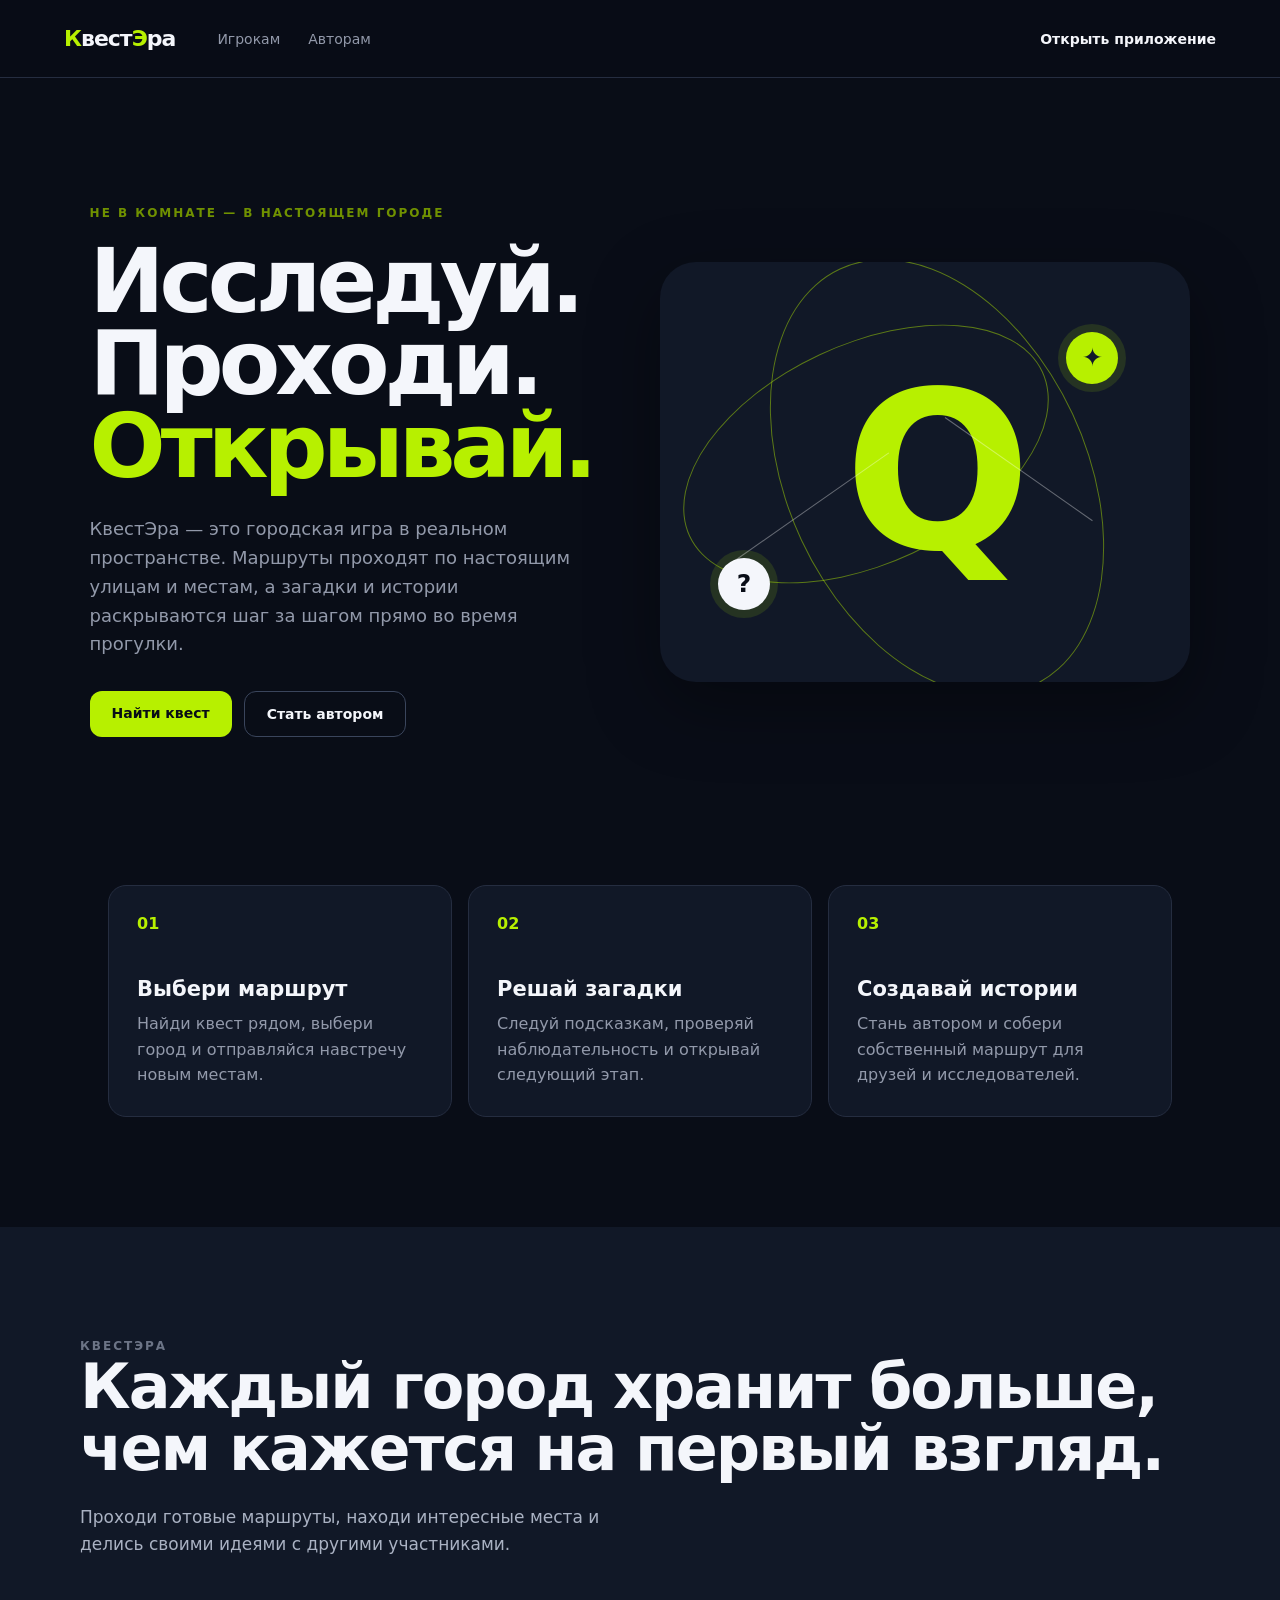
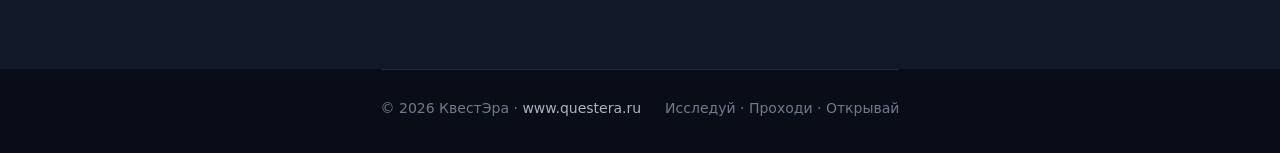
==== index.html @ bed40c6d "Clarify city-based real-time quest experience" ====
<!doctype html>
<html lang="ru">
<head>
  <meta charset="utf-8">
  <meta name="viewport" content="width=device-width, initial-scale=1">
  <meta name="description" content="КвестЭра — городские маршруты, загадки и открытия.">
  <meta name="theme-color" content="#15213a">
  <link rel="icon" href="favicon.svg" type="image/svg+xml">
  <link rel="apple-touch-icon" href="favicon.svg">
  <title>КвестЭра — исследуй · проходи · открывай</title>
  <link rel="stylesheet" href="style.css?v=12536d8">
</head>
<body>
  <header class="site-header">
    <a class="logo" href="#top" aria-label="КвестЭра"><span class="logo-k">К</span>вест<span class="logo-e">Э</span>ра</a>
    <nav aria-label="Основная навигация">
      <a href="user.html">Игрокам</a>
      <a href="author.html">Авторам</a>
    </nav>
    <a class="header-link" href="https://app.questera.ru/app/scenarios">Открыть приложение</a>
  </header>

  <main id="top">
    <section class="hero">
      <div class="hero-copy">
        <p class="eyebrow">Не в комнате — в настоящем городе</p>
        <h1>Исследуй.<br>Проходи.<br><em>Открывай.</em></h1>
        <p class="lead">КвестЭра — это городская игра в реальном пространстве. Маршруты проходят по настоящим улицам и местам, а загадки и истории раскрываются шаг за шагом прямо во время прогулки.</p>
        <div class="actions">
          <a class="button button-primary" href="https://app.questera.ru/app/scenarios">Найти квест</a>
          <a class="button button-secondary" href="author.html">Стать автором</a>
        </div>
      </div>
      <div class="hero-art" aria-hidden="true">
        <div class="orbit orbit-one"></div>
        <div class="orbit orbit-two"></div>
        <div class="quest-mark">Q</div>
        <div class="pin pin-one">✦</div>
        <div class="pin pin-two">?</div>
        <div class="route route-one"></div>
        <div class="route route-two"></div>
      </div>
    </section>

    <section class="feature-grid" id="how">
      <article><span>01</span><h2>Выбери маршрут</h2><p>Найди квест рядом, выбери город и отправляйся навстречу новым местам.</p></article>
      <article><span>02</span><h2>Решай загадки</h2><p>Следуй подсказкам, проверяй наблюдательность и открывай следующий этап.</p></article>
      <article><span>03</span><h2>Создавай истории</h2><p>Стань автором и собери собственный маршрут для друзей и исследователей.</p></article>
    </section>

    <section class="about" id="about">
      <p class="eyebrow">КвестЭра</p>
      <h2>Каждый город хранит больше,<br>чем кажется на первый взгляд.</h2>
      <p>Проходи готовые маршруты, находи интересные места и делись своими идеями с другими участниками.</p>
    </section>
  </main>

  <footer><span>© 2026 КвестЭра · <a href="https://questera.ru">www.questera.ru</a></span><span>Исследуй · Проходи · Открывай</span></footer>
</body>
</html>
---- style.css ----
@import url("manual.css");
@import url("dark.css?v=12536d8");
:root{--ink:#10182b;--muted:#6c7486;--lime:#b7f000;--soft:#f2f5ee;--line:#dfe5d9;--card:#fff}
*{box-sizing:border-box}html{scroll-behavior:smooth}body{min-height:100vh;margin:0;display:flex;flex-direction:column;color:var(--ink);background:var(--soft);font-family:Inter,ui-sans-serif,system-ui,-apple-system,"Segoe UI",sans-serif}main{flex:1}a{color:inherit;text-decoration:none}.site-header{height:78px;display:flex;align-items:center;gap:42px;padding:0 clamp(22px,5vw,76px);border-bottom:1px solid var(--line);background:rgba(242,245,238,.9);backdrop-filter:blur(14px);position:sticky;top:0;z-index:2}.logo{font-size:22px;font-weight:900;letter-spacing:-1px}.logo-k,.logo-e{color:#b7f000}.site-header nav{display:flex;gap:28px;color:var(--muted);font-size:14px}.header-link{margin-left:auto;font-size:14px;font-weight:700}.hero{min-height:640px;max-width:1280px;margin:auto;padding:clamp(70px,10vw,130px) clamp(22px,7vw,100px);display:grid;grid-template-columns:1fr 1fr;align-items:center;gap:40px}.eyebrow{text-transform:uppercase;letter-spacing:2px;font-size:12px;font-weight:800;color:#709100;margin:0 0 20px}.hero h1{font-size:clamp(52px,7vw,94px);line-height:.92;letter-spacing:-5px;margin:0 0 28px}.hero h1 em{color:#86bc00;font-style:normal}.lead{max-width:510px;color:var(--muted);font-size:18px;line-height:1.6}.actions{display:flex;gap:12px;margin-top:32px;flex-wrap:wrap}.button{padding:14px 22px;border-radius:12px;font-weight:800;font-size:14px}.button-primary{background:var(--ink);color:#fff}.button-secondary{border:1px solid #bdc8b5;background:transparent}.hero-art{height:420px;position:relative;overflow:hidden;border-radius:36px;background:#15213a;box-shadow:0 24px 70px rgba(16,24,43,.18)}.orbit{position:absolute;border:1px solid rgba(183,240,0,.45);border-radius:50%;transform:rotate(-25deg)}.orbit-one{width:390px;height:220px;top:82px;left:2%;}.orbit-two{width:300px;height:460px;top:-15px;left:24%;}.quest-mark{position:absolute;inset:0;display:grid;place-items:center;color:var(--lime);font-size:220px;line-height:1;font-weight:900;letter-spacing:-25px}.pin{position:absolute;width:52px;height:52px;border-radius:50%;display:grid;place-items:center;background:var(--lime);color:var(--ink);font-size:25px;font-weight:900;box-shadow:0 0 0 8px rgba(183,240,0,.12)}.pin-one{top:70px;right:72px}.pin-two{bottom:72px;left:58px;background:#fff}.route{position:absolute;height:1px;background:rgba(255,255,255,.35);transform-origin:left}.route-one{width:200px;left:65px;top:305px;transform:rotate(-35deg)}.route-two{width:180px;right:65px;top:155px;transform:rotate(35deg)}.feature-grid{max-width:1120px;margin:0 auto;padding:20px 28px 110px;display:grid;grid-template-columns:repeat(3,1fr);gap:16px}.feature-grid article{padding:28px;border:1px solid var(--line);border-radius:18px;background:var(--card)}.feature-grid span{color:#8bb700;font-weight:900}.feature-grid h2{font-size:21px;margin:44px 0 10px}.feature-grid p,.about p{color:var(--muted);line-height:1.6;margin:0}.about{background:var(--ink);color:#fff;padding:110px max(28px,calc((100% - 1120px)/2));}.about h2{font-size:clamp(32px,5vw,62px);letter-spacing:-2px;line-height:1;margin:0 0 24px}.about p:not(.eyebrow){max-width:560px;color:#b5bdcd;font-size:17px}.feature-grid+ .about + footer{max-width:1120px;margin:0 auto;border-top:1px solid #252d40;display:flex;justify-content:space-between;padding:28px 0 34px;color:var(--muted);font-size:14px;line-height:1.5}.manual-section+footer{max-width:1120px;margin:0 auto;border-top:1px solid #252d40;display:flex;justify-content:space-between;padding:28px 0 34px;color:var(--muted);font-size:14px;line-height:1.5}footer a{color:#aab2c3}footer a:hover{text-decoration:underline}@media(max-width:760px){.site-header{gap:18px;height:68px}.site-header nav{display:none}.header-link{font-size:12px}.hero{grid-template-columns:1fr;padding-top:74px}.hero h1{letter-spacing:-3px}.hero-art{height:300px}.quest-mark{font-size:170px}.feature-grid{grid-template-columns:1fr;padding-bottom:70px}.about{padding-top:75px;padding-bottom:75px}.feature-grid+ .about + footer,.manual-section+footer{gap:12px;flex-direction:column;padding:22px 22px 28px}}
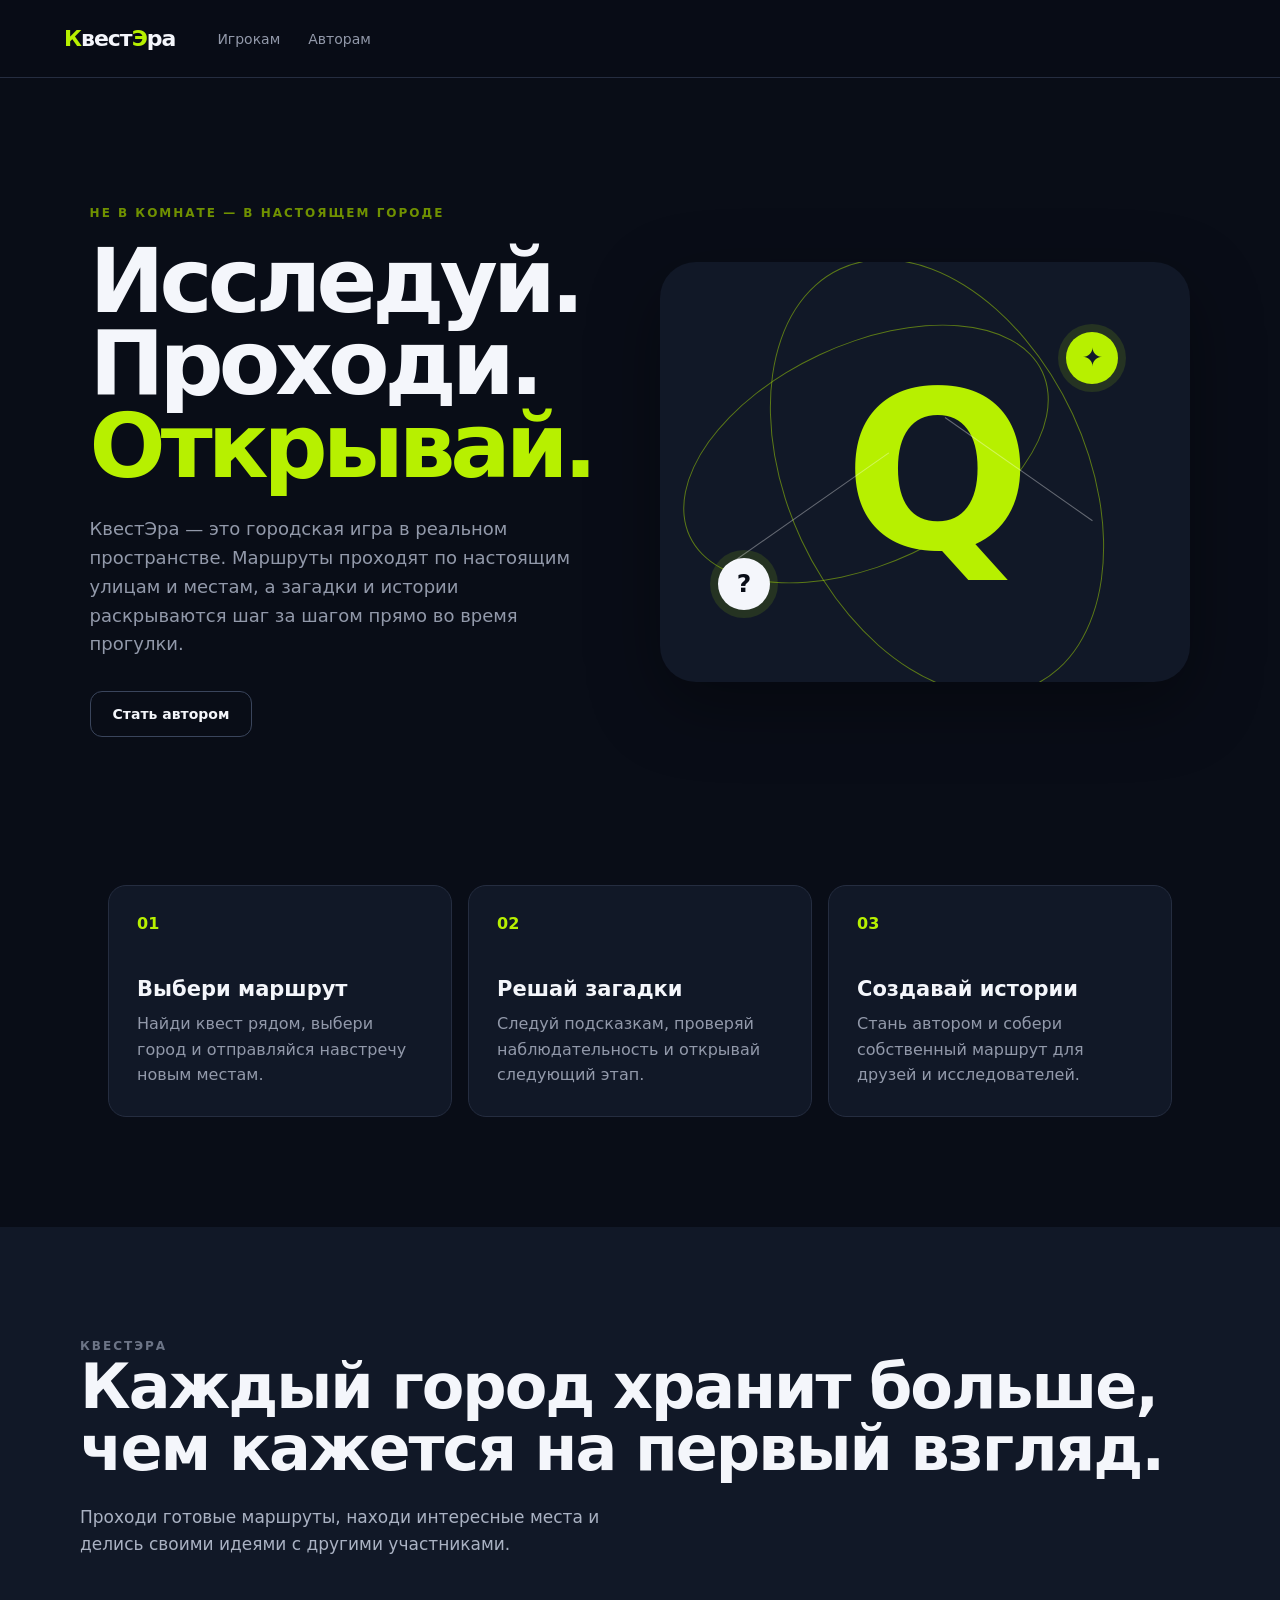
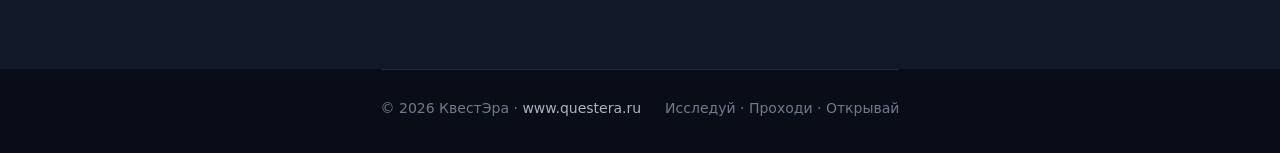
==== commit 5a947eee: "Remove application CTA buttons from public site" ====
--- a/index.html
+++ b/index.html
@@ -5,9 +5,36 @@
   <meta name="viewport" content="width=device-width, initial-scale=1">
   <meta name="description" content="КвестЭра — городские маршруты, загадки и открытия.">
   <meta name="theme-color" content="#15213a">
-  <link rel="icon" href="favicon.svg" type="image/svg+xml">
-  <link rel="apple-touch-icon" href="favicon.svg">
+  <link rel="canonical" href="https://questera.ru/">
+  <meta property="og:type" content="website">
+  <meta property="og:site_name" content="КвестЭра">
+  <meta property="og:locale" content="ru_RU">
+  <meta property="og:title" content="КвестЭра — городские квесты и маршруты">
+  <meta property="og:description" content="Исследуй город, проходи задания и открывай новые места в игре реального времени.">
+  <meta property="og:url" content="https://questera.ru/">
+  <meta property="og:image" content="https://questera.ru/assets/questera-large-snippet-1120x630.png">
+  <meta property="og:image:width" content="1120">
+  <meta property="og:image:height" content="630">
+  <meta name="twitter:card" content="summary_large_image">
+  <meta name="twitter:title" content="КвестЭра — городские квесты и маршруты">
+  <meta name="twitter:description" content="Исследуй город, проходи задания и открывай новые места в игре реального времени.">
+  <meta name="twitter:image" content="https://questera.ru/assets/questera-large-snippet-1120x630.png">
+  <link rel="icon" type="image/png" href="/favicon.png">
+  <link rel="icon" type="image/svg+xml" href="/favicon.svg">
+  <link rel="shortcut icon" href="/favicon.png">
+  <link rel="apple-touch-icon" href="/favicon.png">
   <title>КвестЭра — исследуй · проходи · открывай</title>
+  <script type="application/ld+json">
+  {
+    "@context": "https://schema.org",
+    "@type": "WebSite",
+    "name": "КвестЭра",
+    "url": "https://questera.ru/",
+    "description": "Городские квесты и маршруты в игре реального времени.",
+    "inLanguage": "ru-RU",
+    "publisher": { "@type": "Organization", "name": "КвестЭра", "url": "https://questera.ru/" }
+  }
+  </script>
   <link rel="stylesheet" href="style.css?v=12536d8">
 </head>
 <body>
@@ -17,7 +44,6 @@
       <a href="user.html">Игрокам</a>
       <a href="author.html">Авторам</a>
     </nav>
-    <a class="header-link" href="https://app.questera.ru/app/scenarios">Открыть приложение</a>
   </header>
 
   <main id="top">
@@ -27,7 +53,6 @@
         <h1>Исследуй.<br>Проходи.<br><em>Открывай.</em></h1>
         <p class="lead">КвестЭра — это городская игра в реальном пространстве. Маршруты проходят по настоящим улицам и местам, а загадки и истории раскрываются шаг за шагом прямо во время прогулки.</p>
         <div class="actions">
-          <a class="button button-primary" href="https://app.questera.ru/app/scenarios">Найти квест</a>
           <a class="button button-secondary" href="author.html">Стать автором</a>
         </div>
       </div>
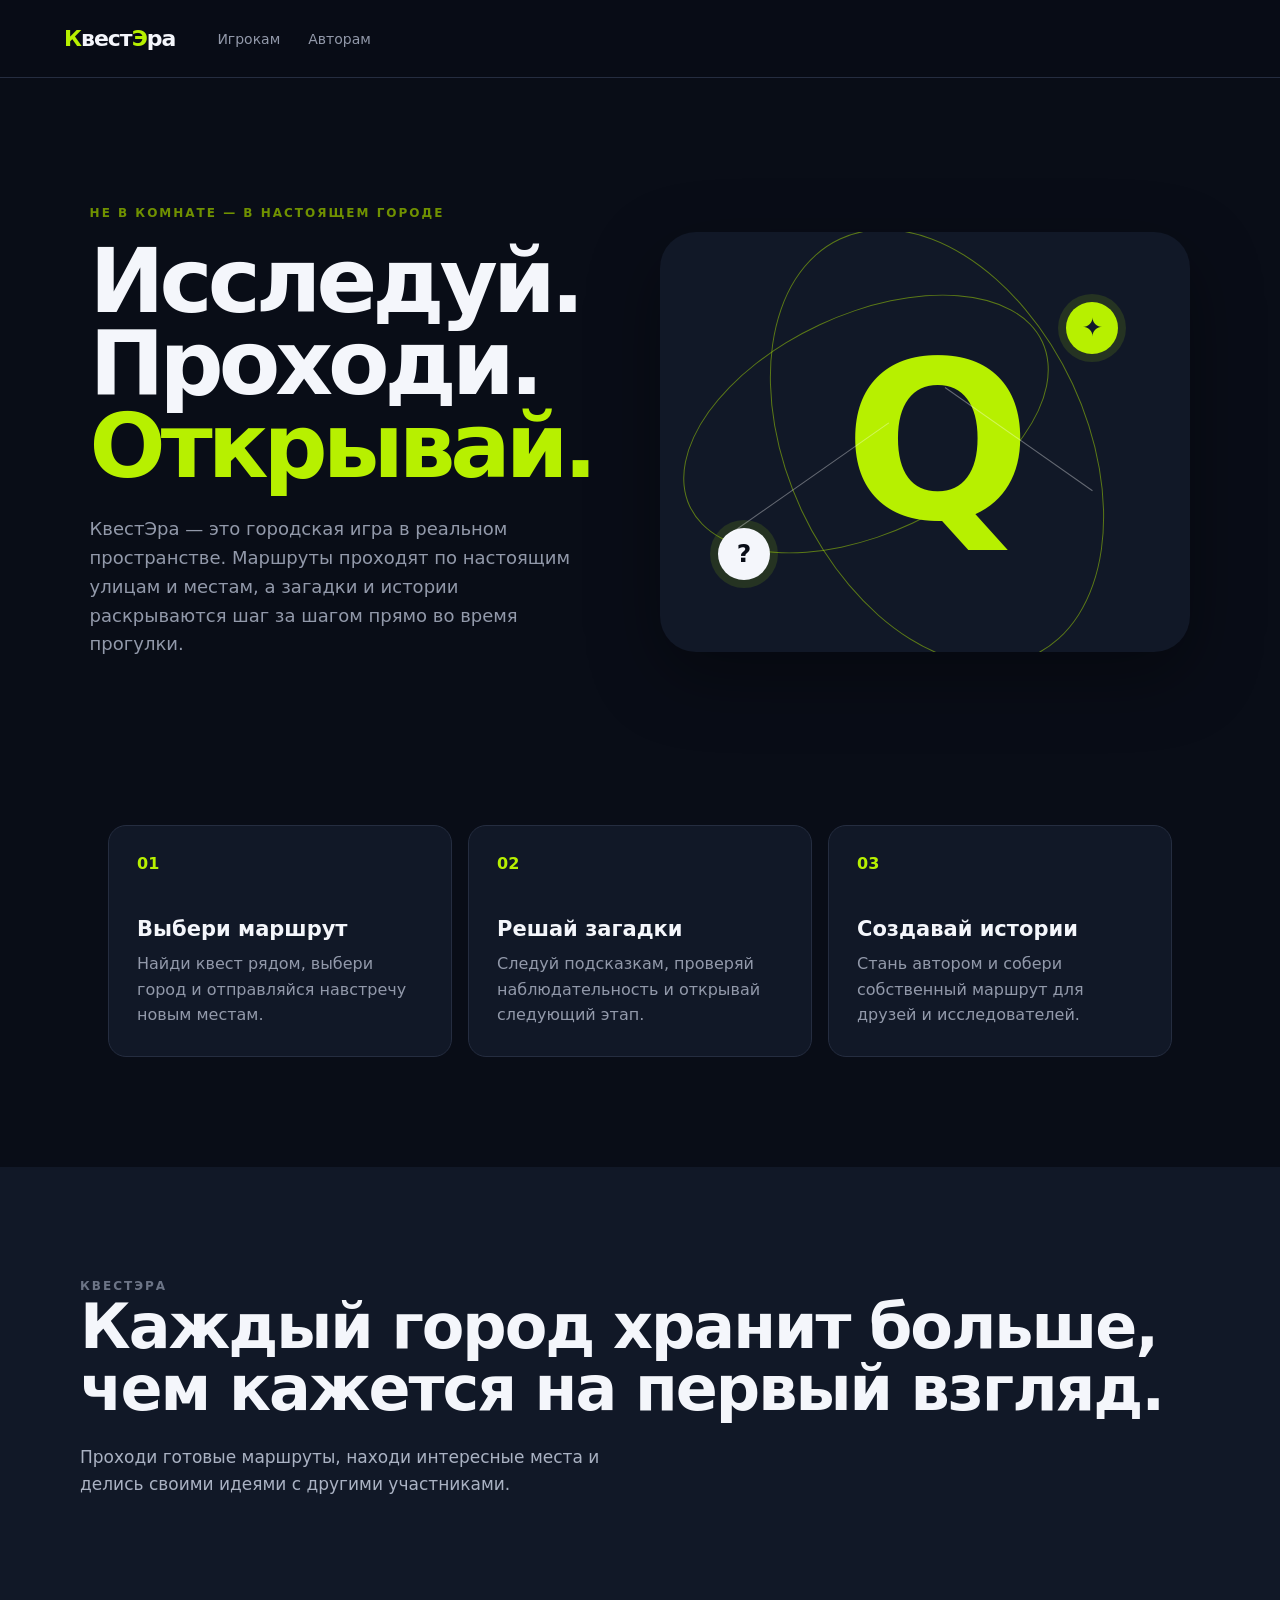
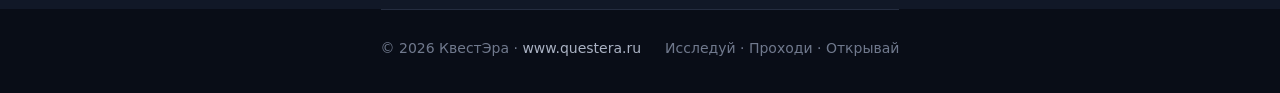
==== commit b1386acb: "Remove remaining author CTA" ====
--- a/index.html
+++ b/index.html
@@ -52,9 +52,6 @@
         <p class="eyebrow">Не в комнате — в настоящем городе</p>
         <h1>Исследуй.<br>Проходи.<br><em>Открывай.</em></h1>
         <p class="lead">КвестЭра — это городская игра в реальном пространстве. Маршруты проходят по настоящим улицам и местам, а загадки и истории раскрываются шаг за шагом прямо во время прогулки.</p>
-        <div class="actions">
-          <a class="button button-secondary" href="author.html">Стать автором</a>
-        </div>
       </div>
       <div class="hero-art" aria-hidden="true">
         <div class="orbit orbit-one"></div>
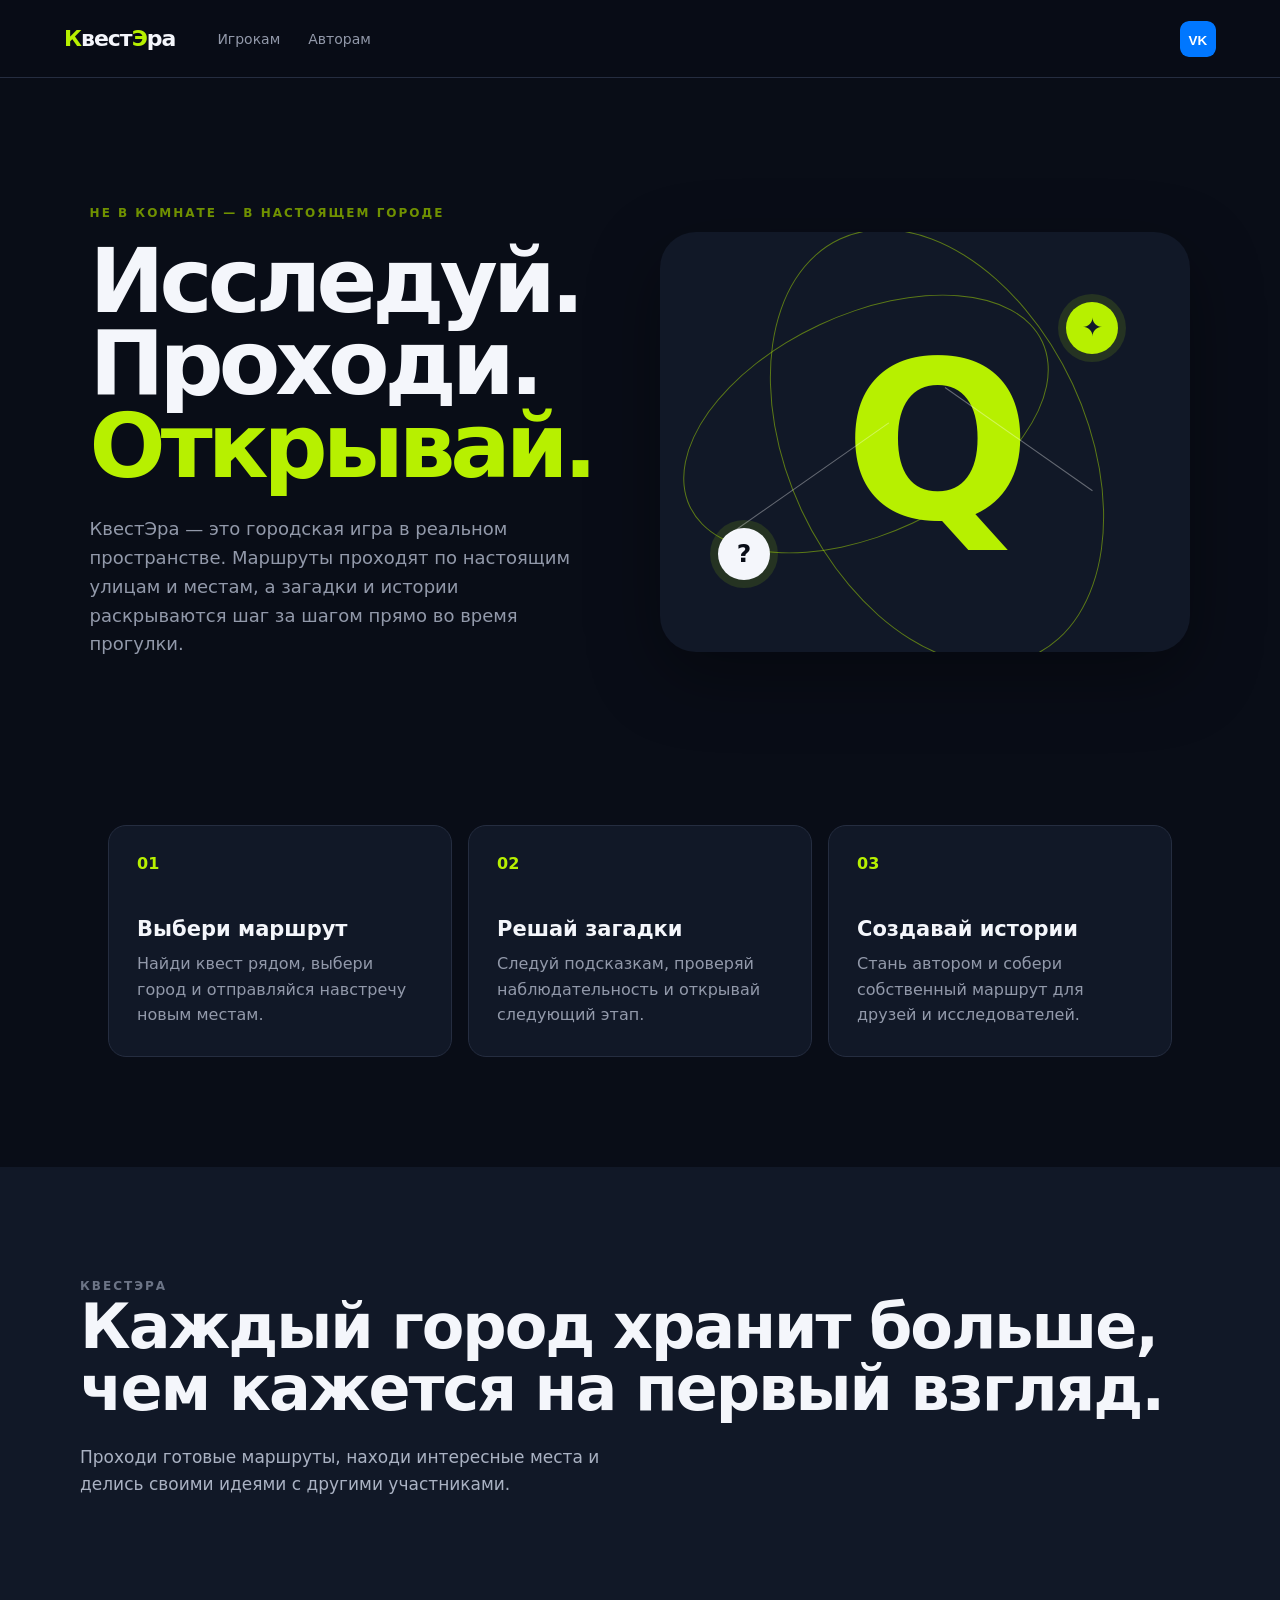
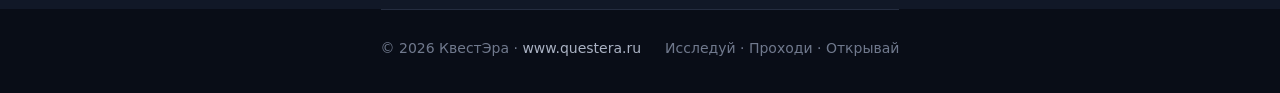
==== commit 060da306: "Add VK social link to site header" ====
--- a/index.html
+++ b/index.html
@@ -44,6 +44,7 @@
       <a href="user.html">Игрокам</a>
       <a href="author.html">Авторам</a>
     </nav>
+    <a class="vk-link" href="https://vk.ru/questera" target="_blank" rel="noopener noreferrer" aria-label="КвестЭра во ВКонтакте"><img src="assets/vk-mark.svg" alt="VK"></a>
   </header>
 
   <main id="top">
--- a/style.css
+++ b/style.css
@@ -2,3 +2,4 @@
 @import url("dark.css?v=12536d8");
 :root{--ink:#10182b;--muted:#6c7486;--lime:#b7f000;--soft:#f2f5ee;--line:#dfe5d9;--card:#fff}
 *{box-sizing:border-box}html{scroll-behavior:smooth}body{min-height:100vh;margin:0;display:flex;flex-direction:column;color:var(--ink);background:var(--soft);font-family:Inter,ui-sans-serif,system-ui,-apple-system,"Segoe UI",sans-serif}main{flex:1}a{color:inherit;text-decoration:none}.site-header{height:78px;display:flex;align-items:center;gap:42px;padding:0 clamp(22px,5vw,76px);border-bottom:1px solid var(--line);background:rgba(242,245,238,.9);backdrop-filter:blur(14px);position:sticky;top:0;z-index:2}.logo{font-size:22px;font-weight:900;letter-spacing:-1px}.logo-k,.logo-e{color:#b7f000}.site-header nav{display:flex;gap:28px;color:var(--muted);font-size:14px}.header-link{margin-left:auto;font-size:14px;font-weight:700}.hero{min-height:640px;max-width:1280px;margin:auto;padding:clamp(70px,10vw,130px) clamp(22px,7vw,100px);display:grid;grid-template-columns:1fr 1fr;align-items:center;gap:40px}.eyebrow{text-transform:uppercase;letter-spacing:2px;font-size:12px;font-weight:800;color:#709100;margin:0 0 20px}.hero h1{font-size:clamp(52px,7vw,94px);line-height:.92;letter-spacing:-5px;margin:0 0 28px}.hero h1 em{color:#86bc00;font-style:normal}.lead{max-width:510px;color:var(--muted);font-size:18px;line-height:1.6}.actions{display:flex;gap:12px;margin-top:32px;flex-wrap:wrap}.button{padding:14px 22px;border-radius:12px;font-weight:800;font-size:14px}.button-primary{background:var(--ink);color:#fff}.button-secondary{border:1px solid #bdc8b5;background:transparent}.hero-art{height:420px;position:relative;overflow:hidden;border-radius:36px;background:#15213a;box-shadow:0 24px 70px rgba(16,24,43,.18)}.orbit{position:absolute;border:1px solid rgba(183,240,0,.45);border-radius:50%;transform:rotate(-25deg)}.orbit-one{width:390px;height:220px;top:82px;left:2%;}.orbit-two{width:300px;height:460px;top:-15px;left:24%;}.quest-mark{position:absolute;inset:0;display:grid;place-items:center;color:var(--lime);font-size:220px;line-height:1;font-weight:900;letter-spacing:-25px}.pin{position:absolute;width:52px;height:52px;border-radius:50%;display:grid;place-items:center;background:var(--lime);color:var(--ink);font-size:25px;font-weight:900;box-shadow:0 0 0 8px rgba(183,240,0,.12)}.pin-one{top:70px;right:72px}.pin-two{bottom:72px;left:58px;background:#fff}.route{position:absolute;height:1px;background:rgba(255,255,255,.35);transform-origin:left}.route-one{width:200px;left:65px;top:305px;transform:rotate(-35deg)}.route-two{width:180px;right:65px;top:155px;transform:rotate(35deg)}.feature-grid{max-width:1120px;margin:0 auto;padding:20px 28px 110px;display:grid;grid-template-columns:repeat(3,1fr);gap:16px}.feature-grid article{padding:28px;border:1px solid var(--line);border-radius:18px;background:var(--card)}.feature-grid span{color:#8bb700;font-weight:900}.feature-grid h2{font-size:21px;margin:44px 0 10px}.feature-grid p,.about p{color:var(--muted);line-height:1.6;margin:0}.about{background:var(--ink);color:#fff;padding:110px max(28px,calc((100% - 1120px)/2));}.about h2{font-size:clamp(32px,5vw,62px);letter-spacing:-2px;line-height:1;margin:0 0 24px}.about p:not(.eyebrow){max-width:560px;color:#b5bdcd;font-size:17px}.feature-grid+ .about + footer{max-width:1120px;margin:0 auto;border-top:1px solid #252d40;display:flex;justify-content:space-between;padding:28px 0 34px;color:var(--muted);font-size:14px;line-height:1.5}.manual-section+footer{max-width:1120px;margin:0 auto;border-top:1px solid #252d40;display:flex;justify-content:space-between;padding:28px 0 34px;color:var(--muted);font-size:14px;line-height:1.5}footer a{color:#aab2c3}footer a:hover{text-decoration:underline}@media(max-width:760px){.site-header{gap:18px;height:68px}.site-header nav{display:none}.header-link{font-size:12px}.hero{grid-template-columns:1fr;padding-top:74px}.hero h1{letter-spacing:-3px}.hero-art{height:300px}.quest-mark{font-size:170px}.feature-grid{grid-template-columns:1fr;padding-bottom:70px}.about{padding-top:75px;padding-bottom:75px}.feature-grid+ .about + footer,.manual-section+footer{gap:12px;flex-direction:column;padding:22px 22px 28px}}
+ .vk-link{margin-left:auto;width:36px;height:36px;display:inline-flex;border-radius:9px;overflow:hidden;transition:transform .2s ease,box-shadow .2s ease}.vk-link:hover{transform:translateY(-2px);box-shadow:0 8px 18px rgba(0,119,255,.3)}.vk-link img{display:block;width:100%;height:100%}
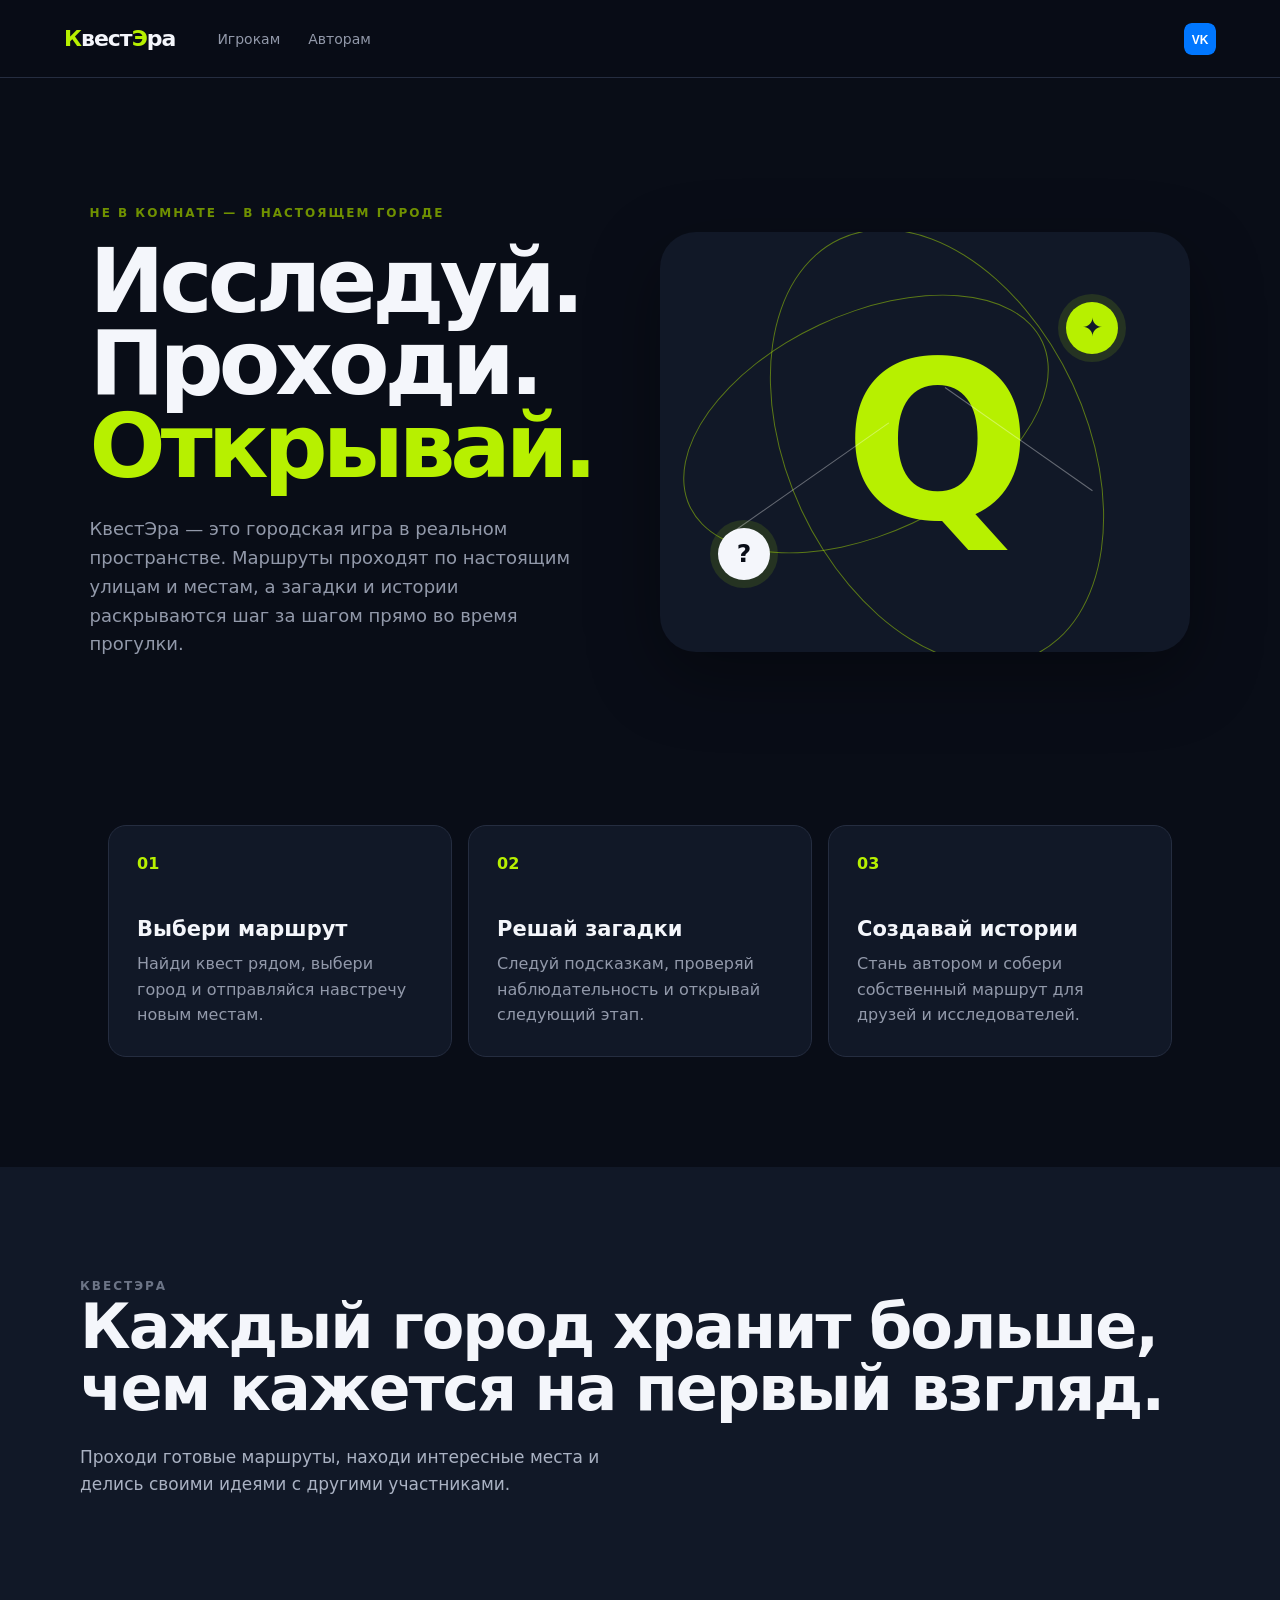
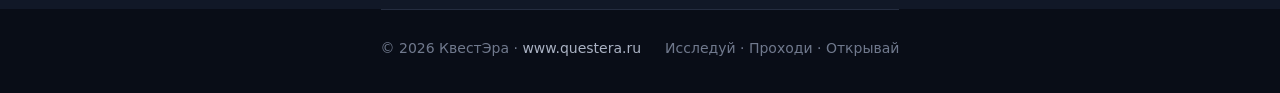
==== commit 45a15273: "Reduce and align VK header icon" ====
--- a/index.html
+++ b/index.html
@@ -35,7 +35,7 @@
     "publisher": { "@type": "Organization", "name": "КвестЭра", "url": "https://questera.ru/" }
   }
   </script>
-  <link rel="stylesheet" href="style.css?v=12536d8">
+  <link rel="stylesheet" href="style.css?v=vk2">
 </head>
 <body>
   <header class="site-header">
--- a/style.css
+++ b/style.css
@@ -2,4 +2,4 @@
 @import url("dark.css?v=12536d8");
 :root{--ink:#10182b;--muted:#6c7486;--lime:#b7f000;--soft:#f2f5ee;--line:#dfe5d9;--card:#fff}
 *{box-sizing:border-box}html{scroll-behavior:smooth}body{min-height:100vh;margin:0;display:flex;flex-direction:column;color:var(--ink);background:var(--soft);font-family:Inter,ui-sans-serif,system-ui,-apple-system,"Segoe UI",sans-serif}main{flex:1}a{color:inherit;text-decoration:none}.site-header{height:78px;display:flex;align-items:center;gap:42px;padding:0 clamp(22px,5vw,76px);border-bottom:1px solid var(--line);background:rgba(242,245,238,.9);backdrop-filter:blur(14px);position:sticky;top:0;z-index:2}.logo{font-size:22px;font-weight:900;letter-spacing:-1px}.logo-k,.logo-e{color:#b7f000}.site-header nav{display:flex;gap:28px;color:var(--muted);font-size:14px}.header-link{margin-left:auto;font-size:14px;font-weight:700}.hero{min-height:640px;max-width:1280px;margin:auto;padding:clamp(70px,10vw,130px) clamp(22px,7vw,100px);display:grid;grid-template-columns:1fr 1fr;align-items:center;gap:40px}.eyebrow{text-transform:uppercase;letter-spacing:2px;font-size:12px;font-weight:800;color:#709100;margin:0 0 20px}.hero h1{font-size:clamp(52px,7vw,94px);line-height:.92;letter-spacing:-5px;margin:0 0 28px}.hero h1 em{color:#86bc00;font-style:normal}.lead{max-width:510px;color:var(--muted);font-size:18px;line-height:1.6}.actions{display:flex;gap:12px;margin-top:32px;flex-wrap:wrap}.button{padding:14px 22px;border-radius:12px;font-weight:800;font-size:14px}.button-primary{background:var(--ink);color:#fff}.button-secondary{border:1px solid #bdc8b5;background:transparent}.hero-art{height:420px;position:relative;overflow:hidden;border-radius:36px;background:#15213a;box-shadow:0 24px 70px rgba(16,24,43,.18)}.orbit{position:absolute;border:1px solid rgba(183,240,0,.45);border-radius:50%;transform:rotate(-25deg)}.orbit-one{width:390px;height:220px;top:82px;left:2%;}.orbit-two{width:300px;height:460px;top:-15px;left:24%;}.quest-mark{position:absolute;inset:0;display:grid;place-items:center;color:var(--lime);font-size:220px;line-height:1;font-weight:900;letter-spacing:-25px}.pin{position:absolute;width:52px;height:52px;border-radius:50%;display:grid;place-items:center;background:var(--lime);color:var(--ink);font-size:25px;font-weight:900;box-shadow:0 0 0 8px rgba(183,240,0,.12)}.pin-one{top:70px;right:72px}.pin-two{bottom:72px;left:58px;background:#fff}.route{position:absolute;height:1px;background:rgba(255,255,255,.35);transform-origin:left}.route-one{width:200px;left:65px;top:305px;transform:rotate(-35deg)}.route-two{width:180px;right:65px;top:155px;transform:rotate(35deg)}.feature-grid{max-width:1120px;margin:0 auto;padding:20px 28px 110px;display:grid;grid-template-columns:repeat(3,1fr);gap:16px}.feature-grid article{padding:28px;border:1px solid var(--line);border-radius:18px;background:var(--card)}.feature-grid span{color:#8bb700;font-weight:900}.feature-grid h2{font-size:21px;margin:44px 0 10px}.feature-grid p,.about p{color:var(--muted);line-height:1.6;margin:0}.about{background:var(--ink);color:#fff;padding:110px max(28px,calc((100% - 1120px)/2));}.about h2{font-size:clamp(32px,5vw,62px);letter-spacing:-2px;line-height:1;margin:0 0 24px}.about p:not(.eyebrow){max-width:560px;color:#b5bdcd;font-size:17px}.feature-grid+ .about + footer{max-width:1120px;margin:0 auto;border-top:1px solid #252d40;display:flex;justify-content:space-between;padding:28px 0 34px;color:var(--muted);font-size:14px;line-height:1.5}.manual-section+footer{max-width:1120px;margin:0 auto;border-top:1px solid #252d40;display:flex;justify-content:space-between;padding:28px 0 34px;color:var(--muted);font-size:14px;line-height:1.5}footer a{color:#aab2c3}footer a:hover{text-decoration:underline}@media(max-width:760px){.site-header{gap:18px;height:68px}.site-header nav{display:none}.header-link{font-size:12px}.hero{grid-template-columns:1fr;padding-top:74px}.hero h1{letter-spacing:-3px}.hero-art{height:300px}.quest-mark{font-size:170px}.feature-grid{grid-template-columns:1fr;padding-bottom:70px}.about{padding-top:75px;padding-bottom:75px}.feature-grid+ .about + footer,.manual-section+footer{gap:12px;flex-direction:column;padding:22px 22px 28px}}
- .vk-link{margin-left:auto;width:36px;height:36px;display:inline-flex;border-radius:9px;overflow:hidden;transition:transform .2s ease,box-shadow .2s ease}.vk-link:hover{transform:translateY(-2px);box-shadow:0 8px 18px rgba(0,119,255,.3)}.vk-link img{display:block;width:100%;height:100%}
+ .vk-link{margin-left:auto!important;width:32px!important;height:32px!important;min-width:32px!important;flex:0 0 32px!important;display:inline-flex!important;border-radius:8px;overflow:hidden;transition:transform .2s ease,box-shadow .2s ease}.vk-link:hover{transform:translateY(-2px);box-shadow:0 8px 18px rgba(0,119,255,.3)}.vk-link img{display:block;width:32px!important;height:32px!important;max-width:32px!important;max-height:32px!important}
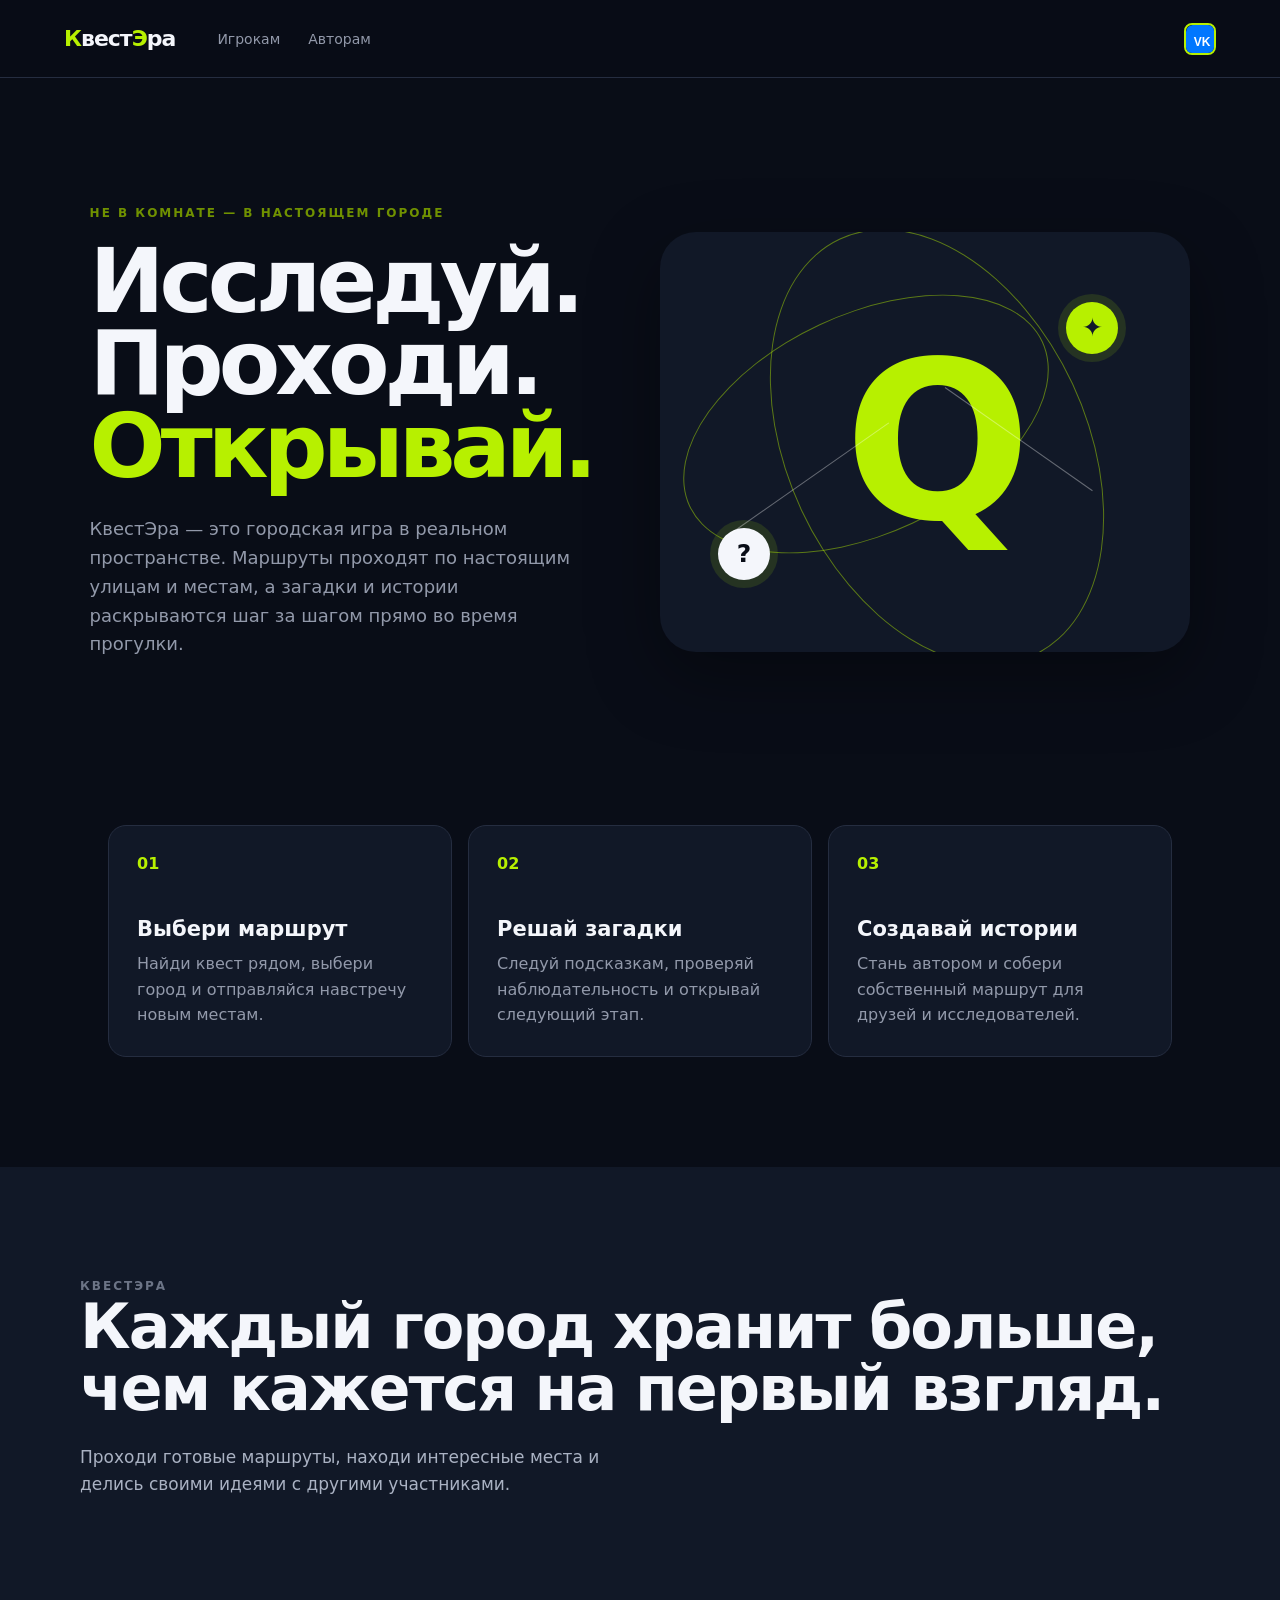
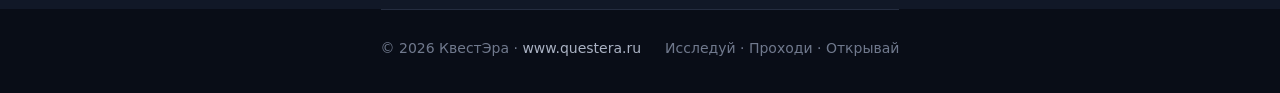
==== commit 43f90350: "Improve SEO and link preview metadata" ====
--- a/index.html
+++ b/index.html
@@ -4,6 +4,9 @@
   <meta charset="utf-8">
   <meta name="viewport" content="width=device-width, initial-scale=1">
   <meta name="description" content="КвестЭра — городские маршруты, загадки и открытия.">
+  <meta name="keywords" content="городские квесты, квесты в городе, прогулка с заданиями, геолокация, маршруты, загадки, КвестЭра">
+  <meta name="author" content="КвестЭра">
+  <meta name="robots" content="index, follow, max-image-preview:large">
   <meta name="theme-color" content="#15213a">
   <link rel="canonical" href="https://questera.ru/">
   <meta property="og:type" content="website">
@@ -13,16 +16,21 @@
   <meta property="og:description" content="Исследуй город, проходи задания и открывай новые места в игре реального времени.">
   <meta property="og:url" content="https://questera.ru/">
   <meta property="og:image" content="https://questera.ru/assets/questera-large-snippet-1120x630.png">
+  <meta property="og:image:type" content="image/png">
+  <meta property="og:image:alt" content="КвестЭра — городские квесты, маршруты и геолокация">
   <meta property="og:image:width" content="1120">
   <meta property="og:image:height" content="630">
   <meta name="twitter:card" content="summary_large_image">
   <meta name="twitter:title" content="КвестЭра — городские квесты и маршруты">
   <meta name="twitter:description" content="Исследуй город, проходи задания и открывай новые места в игре реального времени.">
   <meta name="twitter:image" content="https://questera.ru/assets/questera-large-snippet-1120x630.png">
-  <link rel="icon" type="image/png" href="/favicon.png">
+  <meta name="twitter:image:alt" content="КвестЭра — городские квесты, маршруты и геолокация">
+  <link rel="icon" type="image/png" sizes="512x512" href="/favicon.png">
+  <link rel="icon" type="image/png" sizes="32x32" href="/favicon.png">
   <link rel="icon" type="image/svg+xml" href="/favicon.svg">
   <link rel="shortcut icon" href="/favicon.png">
   <link rel="apple-touch-icon" href="/favicon.png">
+  <link rel="manifest" href="/site.webmanifest">
   <title>КвестЭра — исследуй · проходи · открывай</title>
   <script type="application/ld+json">
   {
--- a/style.css
+++ b/style.css
@@ -2,4 +2,4 @@
 @import url("dark.css?v=12536d8");
 :root{--ink:#10182b;--muted:#6c7486;--lime:#b7f000;--soft:#f2f5ee;--line:#dfe5d9;--card:#fff}
 *{box-sizing:border-box}html{scroll-behavior:smooth}body{min-height:100vh;margin:0;display:flex;flex-direction:column;color:var(--ink);background:var(--soft);font-family:Inter,ui-sans-serif,system-ui,-apple-system,"Segoe UI",sans-serif}main{flex:1}a{color:inherit;text-decoration:none}.site-header{height:78px;display:flex;align-items:center;gap:42px;padding:0 clamp(22px,5vw,76px);border-bottom:1px solid var(--line);background:rgba(242,245,238,.9);backdrop-filter:blur(14px);position:sticky;top:0;z-index:2}.logo{font-size:22px;font-weight:900;letter-spacing:-1px}.logo-k,.logo-e{color:#b7f000}.site-header nav{display:flex;gap:28px;color:var(--muted);font-size:14px}.header-link{margin-left:auto;font-size:14px;font-weight:700}.hero{min-height:640px;max-width:1280px;margin:auto;padding:clamp(70px,10vw,130px) clamp(22px,7vw,100px);display:grid;grid-template-columns:1fr 1fr;align-items:center;gap:40px}.eyebrow{text-transform:uppercase;letter-spacing:2px;font-size:12px;font-weight:800;color:#709100;margin:0 0 20px}.hero h1{font-size:clamp(52px,7vw,94px);line-height:.92;letter-spacing:-5px;margin:0 0 28px}.hero h1 em{color:#86bc00;font-style:normal}.lead{max-width:510px;color:var(--muted);font-size:18px;line-height:1.6}.actions{display:flex;gap:12px;margin-top:32px;flex-wrap:wrap}.button{padding:14px 22px;border-radius:12px;font-weight:800;font-size:14px}.button-primary{background:var(--ink);color:#fff}.button-secondary{border:1px solid #bdc8b5;background:transparent}.hero-art{height:420px;position:relative;overflow:hidden;border-radius:36px;background:#15213a;box-shadow:0 24px 70px rgba(16,24,43,.18)}.orbit{position:absolute;border:1px solid rgba(183,240,0,.45);border-radius:50%;transform:rotate(-25deg)}.orbit-one{width:390px;height:220px;top:82px;left:2%;}.orbit-two{width:300px;height:460px;top:-15px;left:24%;}.quest-mark{position:absolute;inset:0;display:grid;place-items:center;color:var(--lime);font-size:220px;line-height:1;font-weight:900;letter-spacing:-25px}.pin{position:absolute;width:52px;height:52px;border-radius:50%;display:grid;place-items:center;background:var(--lime);color:var(--ink);font-size:25px;font-weight:900;box-shadow:0 0 0 8px rgba(183,240,0,.12)}.pin-one{top:70px;right:72px}.pin-two{bottom:72px;left:58px;background:#fff}.route{position:absolute;height:1px;background:rgba(255,255,255,.35);transform-origin:left}.route-one{width:200px;left:65px;top:305px;transform:rotate(-35deg)}.route-two{width:180px;right:65px;top:155px;transform:rotate(35deg)}.feature-grid{max-width:1120px;margin:0 auto;padding:20px 28px 110px;display:grid;grid-template-columns:repeat(3,1fr);gap:16px}.feature-grid article{padding:28px;border:1px solid var(--line);border-radius:18px;background:var(--card)}.feature-grid span{color:#8bb700;font-weight:900}.feature-grid h2{font-size:21px;margin:44px 0 10px}.feature-grid p,.about p{color:var(--muted);line-height:1.6;margin:0}.about{background:var(--ink);color:#fff;padding:110px max(28px,calc((100% - 1120px)/2));}.about h2{font-size:clamp(32px,5vw,62px);letter-spacing:-2px;line-height:1;margin:0 0 24px}.about p:not(.eyebrow){max-width:560px;color:#b5bdcd;font-size:17px}.feature-grid+ .about + footer{max-width:1120px;margin:0 auto;border-top:1px solid #252d40;display:flex;justify-content:space-between;padding:28px 0 34px;color:var(--muted);font-size:14px;line-height:1.5}.manual-section+footer{max-width:1120px;margin:0 auto;border-top:1px solid #252d40;display:flex;justify-content:space-between;padding:28px 0 34px;color:var(--muted);font-size:14px;line-height:1.5}footer a{color:#aab2c3}footer a:hover{text-decoration:underline}@media(max-width:760px){.site-header{gap:18px;height:68px}.site-header nav{display:none}.header-link{font-size:12px}.hero{grid-template-columns:1fr;padding-top:74px}.hero h1{letter-spacing:-3px}.hero-art{height:300px}.quest-mark{font-size:170px}.feature-grid{grid-template-columns:1fr;padding-bottom:70px}.about{padding-top:75px;padding-bottom:75px}.feature-grid+ .about + footer,.manual-section+footer{gap:12px;flex-direction:column;padding:22px 22px 28px}}
- .vk-link{margin-left:auto!important;width:32px!important;height:32px!important;min-width:32px!important;flex:0 0 32px!important;display:inline-flex!important;border-radius:8px;overflow:hidden;transition:transform .2s ease,box-shadow .2s ease}.vk-link:hover{transform:translateY(-2px);box-shadow:0 8px 18px rgba(0,119,255,.3)}.vk-link img{display:block;width:32px!important;height:32px!important;max-width:32px!important;max-height:32px!important}
+ .vk-link{margin-left:auto!important;width:32px!important;height:32px!important;min-width:32px!important;flex:0 0 32px!important;display:inline-flex!important;border:2px solid #b7f000;border-radius:8px;overflow:hidden;transition:transform .2s ease,box-shadow .2s ease}.vk-link:hover{transform:translateY(-2px);box-shadow:0 8px 18px rgba(183,240,0,.35)}.vk-link img{display:block;width:32px!important;height:32px!important;max-width:32px!important;max-height:32px!important}
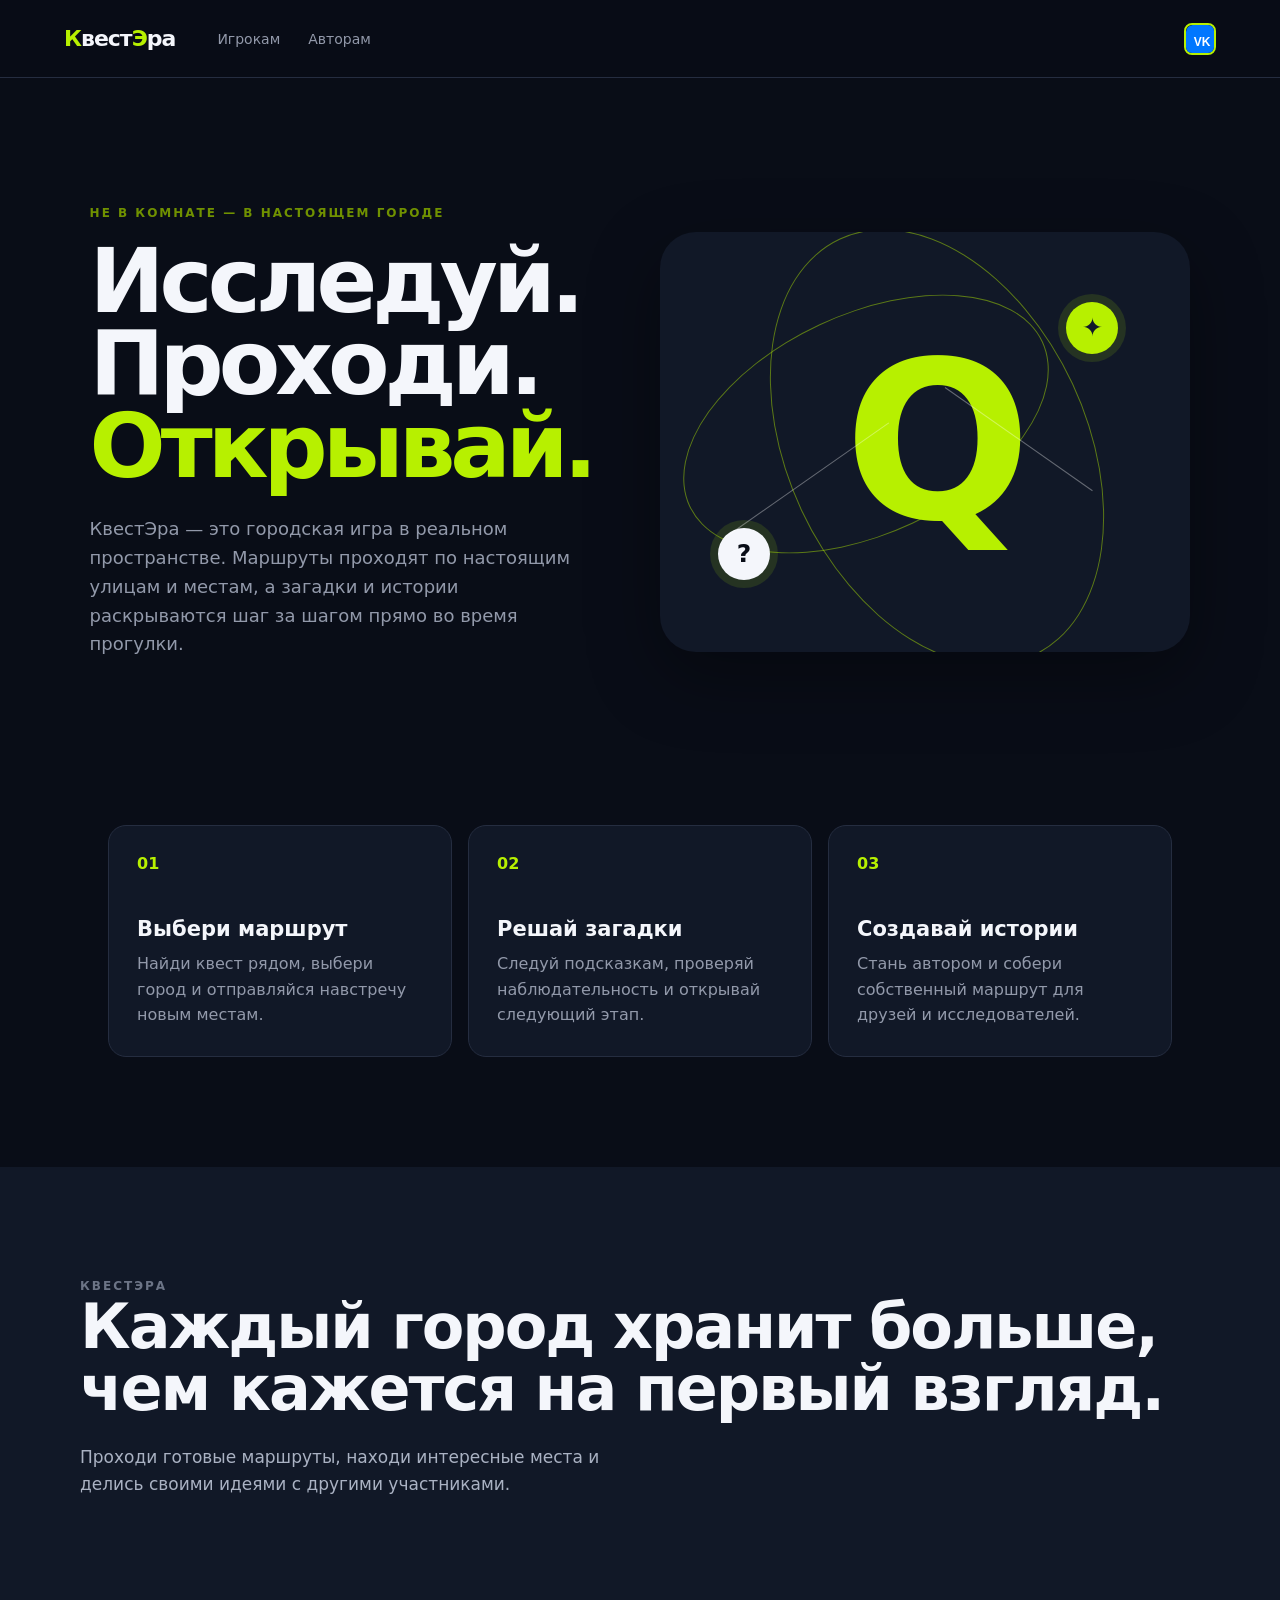
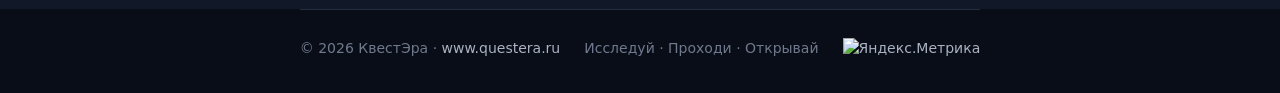
==== commit 71e9347a: "Add Yandex Metrika to public pages" ====
--- a/index.html
+++ b/index.html
@@ -44,8 +44,14 @@
   }
   </script>
   <link rel="stylesheet" href="style.css?v=vk2">
+  <!-- Yandex.Metrika -->
+  <script type="text/javascript">
+    (function(m,e,t,r,i,k,a){m[i]=m[i]||function(){(m[i].a=m[i].a||[]).push(arguments)};m[i].l=1*new Date();for(var j=0;j<document.scripts.length;j++){if(document.scripts[j].src===r){return;}}k=e.createElement(t),a=e.getElementsByTagName(t)[0],k.async=1,k.src=r,a.parentNode.insertBefore(k,a)})(window,document,'script','https://mc.yandex.ru/metrika/tag.js?id=112310262','ym');
+    ym(112310262,'init',{ssr:true,webvisor:true,clickmap:true,ecommerce:'dataLayer',referrer:document.referrer,url:location.href,accurateTrackBounce:true,trackLinks:true});
+  </script>
 </head>
 <body>
+  <noscript><div><img src="https://mc.yandex.ru/watch/112310262" style="position:absolute;left:-9999px" alt=""></div></noscript>
   <header class="site-header">
     <a class="logo" href="#top" aria-label="КвестЭра"><span class="logo-k">К</span>вест<span class="logo-e">Э</span>ра</a>
     <nav aria-label="Основная навигация">
@@ -86,6 +92,6 @@
     </section>
   </main>
 
-  <footer><span>© 2026 КвестЭра · <a href="https://questera.ru">www.questera.ru</a></span><span>Исследуй · Проходи · Открывай</span></footer>
+  <footer><span>© 2026 КвестЭра · <a href="https://questera.ru">www.questera.ru</a></span><span>Исследуй · Проходи · Открывай</span><a class="yandex-informer" href="https://metrika.yandex.ru/stat/?id=112310262&amp;from=informer" target="_blank" rel="nofollow"><img src="https://informer.yandex.ru/informer/112310262/3_0_FFFFFFFF_EFEFEFFF_0_pageviews" alt="Яндекс.Метрика" title="Яндекс.Метрика: данные за сегодня" width="88" height="31"></a></footer>
 </body>
 </html>
